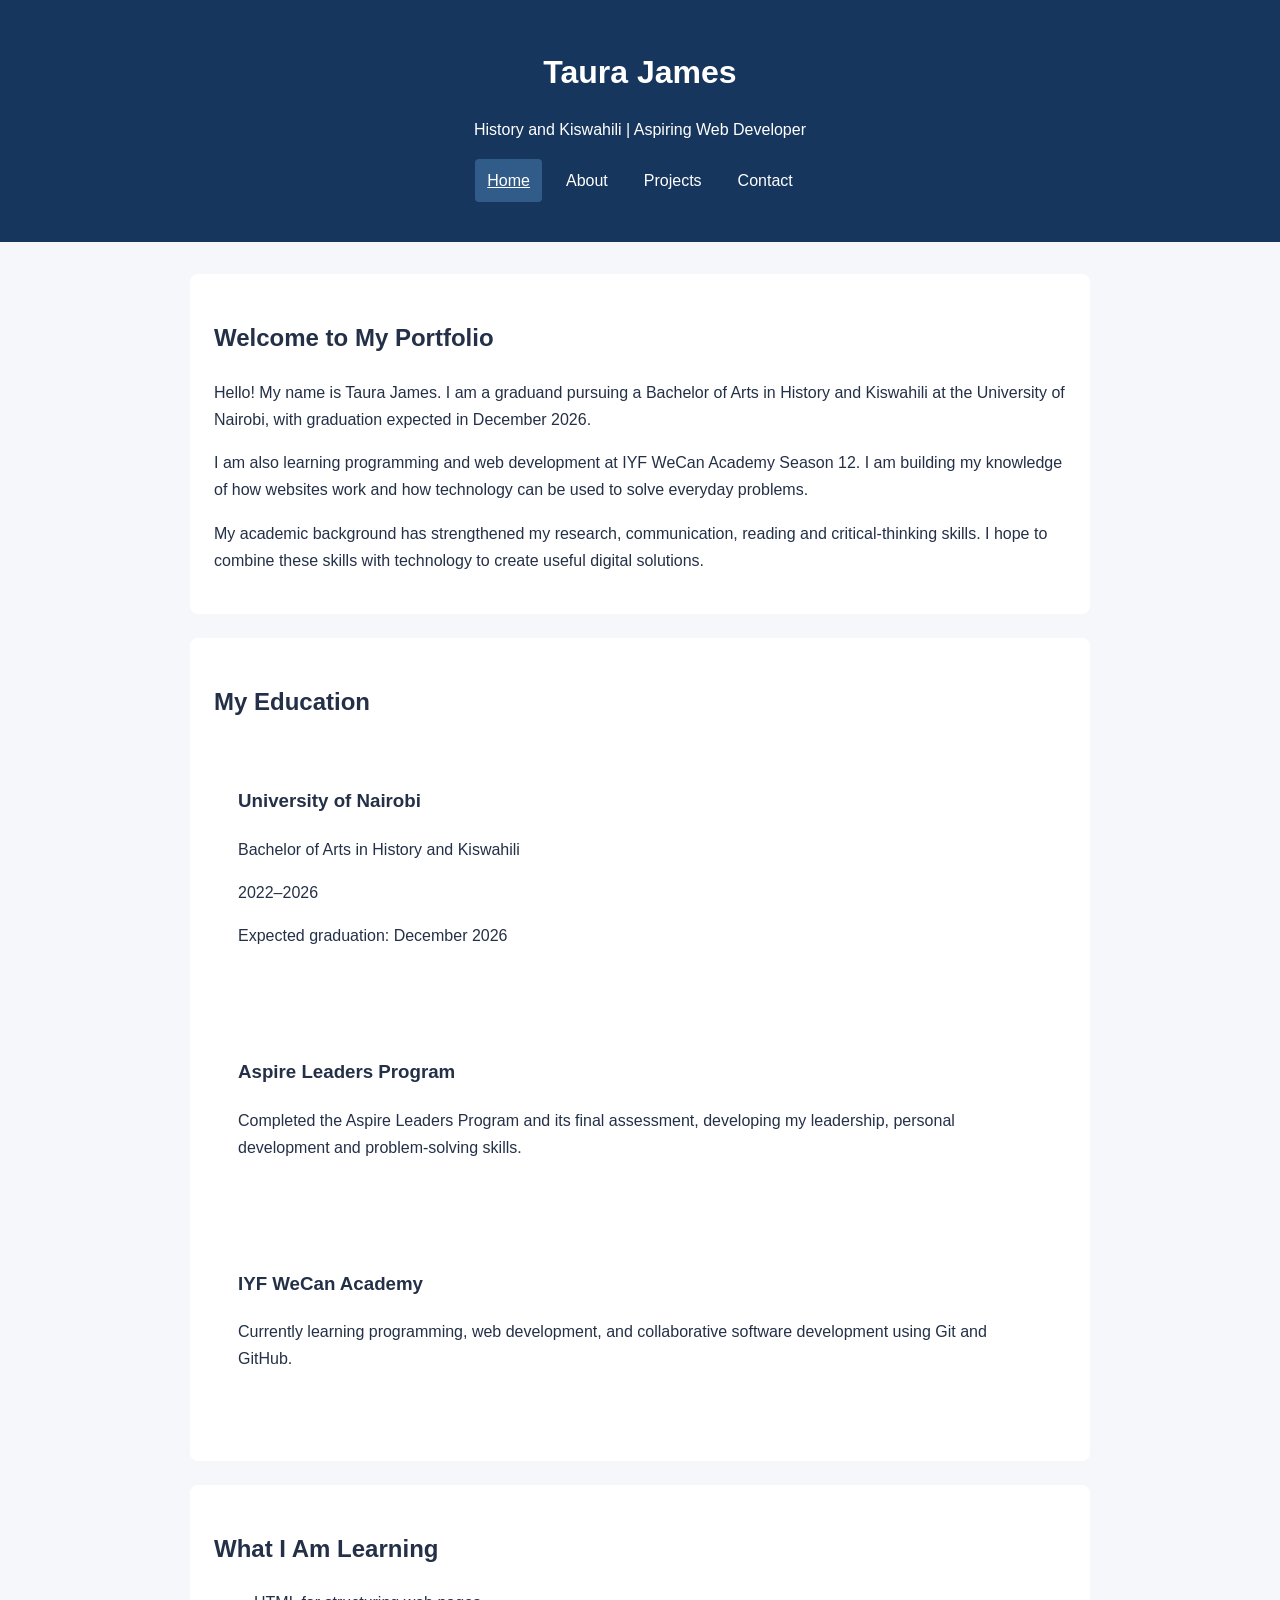
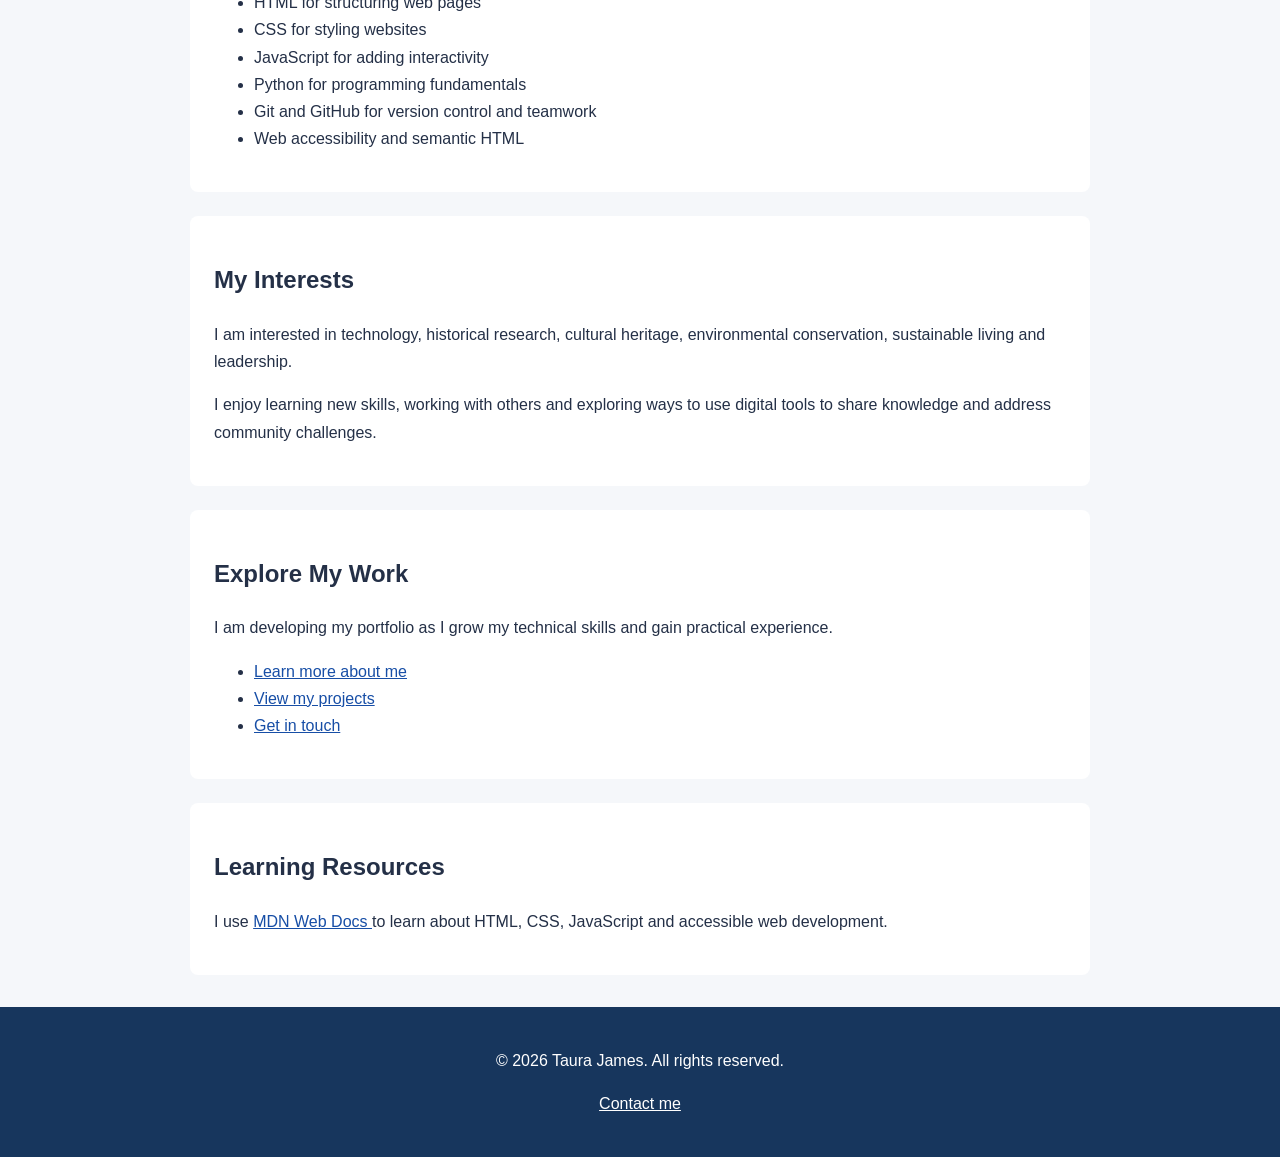
==== index.html @ 90ac735f "Add: Week 1 portfolio as the starting point" ====
<!DOCTYPE html>
<html lang="en">
<head>
    <meta charset="UTF-8">
    <meta name="viewport" content="width=device-width, initial-scale=1.0">
    <meta name="description" content="Welcome to Taura James's portfolio. Explore my education, skills, interests 
    and web development journey.">
    <title>Home | Taura James</title>
    <link rel="stylesheet" href="styles.css">
</head>

<body>
    <header>
        <h1>Taura James</h1>
        <p>History and Kiswahili | Aspiring Web Developer</p>

        <nav aria-label="Main navigation">
            <ul>
                <li><a href="index.html" aria-current="page">Home</a></li>
                <li><a href="about.html">About</a></li>
                <li><a href="projects.html">Projects</a></li>
                <li><a href="contact.html">Contact</a></li>
            </ul>
        </nav>
    </header>

    <main>
        <section aria-labelledby="welcome-heading">
            <h2 id="welcome-heading">Welcome to My Portfolio</h2>

            <p>
                Hello! My name is Taura James. I am a graduand pursuing a
                Bachelor of Arts in History and Kiswahili at the University
                of Nairobi, with graduation expected in December 2026.
            </p>

            <p>
                I am also learning programming and web development at
                IYF WeCan Academy Season 12. I am building my knowledge
                of how websites work and how technology can be used to
                solve everyday problems.
            </p>

            <p>
                My academic background has strengthened my research,
                communication, reading and critical-thinking skills.
                I hope to combine these skills with technology to create
                useful digital solutions.
            </p>
        </section>

        <section aria-labelledby="education-heading">
            <h2 id="education-heading">My Education</h2>

            <article>
                <h3>University of Nairobi</h3>
                <p>Bachelor of Arts in History and Kiswahili</p>
                <p>2022–2026</p>
                <p>Expected graduation: December 2026</p>
            </article>

            <article>
                <h3>Aspire Leaders Program</h3>
                <p>
                    Completed the Aspire Leaders Program and its final
                    assessment, developing my leadership, personal
                    development and problem-solving skills.
                </p>
            </article>

            <article>
                <h3>IYF WeCan Academy</h3>
                <p>
                    Currently learning programming, web development,
                    and collaborative software development using Git
                    and GitHub.
                </p>
            </article>
        </section>

        <section aria-labelledby="learning-heading">
            <h2 id="learning-heading">What I Am Learning</h2>

            <ul>
                <li>HTML for structuring web pages</li>
                <li>CSS for styling websites</li>
                <li>JavaScript for adding interactivity</li>
                <li>Python for programming fundamentals</li>
                <li>Git and GitHub for version control and teamwork</li>
                <li>Web accessibility and semantic HTML</li>
            </ul>
        </section>

        <section aria-labelledby="interests-heading">
            <h2 id="interests-heading">My Interests</h2>

            <p>
                I am interested in technology, historical research,
                cultural heritage, environmental conservation,
                sustainable living and leadership.
            </p>

            <p>
                I enjoy learning new skills, working with others
                and exploring ways to use digital tools to share
                knowledge and address community challenges.
            </p>
        </section>

        <section aria-labelledby="projects-heading">
            <h2 id="projects-heading">Explore My Work</h2>

            <p>
                I am developing my portfolio as I grow my technical
                skills and gain practical experience.
            </p>

            <ul>
                <li><a href="about.html">Learn more about me</a></li>
                <li><a href="projects.html">View my projects</a></li>
                <li><a href="contact.html">Get in touch</a></li>
            </ul>
        </section>

        <section aria-labelledby="resources-heading">
            <h2 id="resources-heading">Learning Resources</h2>

            <p>
                I use
                <a href="https://developer.mozilla.org/"
                   target="_blank"
                   rel="noopener noreferrer">
                    MDN Web Docs
                </a>
                to learn about HTML, CSS, JavaScript and accessible
                web development.
            </p>
        </section>
    </main>

    <footer>
        <p>&copy; 2026 Taura James. All rights reserved.</p>
        <p><a href="contact.html">Contact me</a></p>
    </footer>
</body>
</html>
---- styles.css ----
/* General page styling */
* {
    box-sizing: border-box;
}

body {
    margin: 0;
    font-family: Arial, Helvetica, sans-serif;
    line-height: 1.7;
    color: #243047;
    background-color: #f5f7fa;
}

/* Header and footer */
header,
footer {
    padding: 24px;
    text-align: center;
    background-color: #17365d;
    color: white;
}

header h1 {
    margin-bottom: 4px;
}

/* Navigation menu */
nav ul {
    display: flex;
    flex-wrap: wrap;
    justify-content: center;
    gap: 12px;
    padding: 0;
    list-style: none;
}

nav a {
    display: inline-block;
    padding: 8px 12px;
    color: white;
    text-decoration: none;
    border-radius: 4px;
}

nav a:hover,
nav a:focus-visible,
nav a[aria-current="page"] {
    background-color: #315b89;
    text-decoration: underline;
}

/* Main content */
main {
    width: min(900px, 92%);
    margin: 32px auto;
}

section,
article,
aside {
    margin-bottom: 24px;
    padding: 24px;
    background-color: white;
    border-radius: 8px;
}

/* Links */
a {
    color: #174ea6;
}

header a,
footer a {
    color: white;
}

/* Visible keyboard focus for accessibility */
a:focus-visible,
input:focus-visible,
select:focus-visible,
textarea:focus-visible,
button:focus-visible {
    outline: 3px solid #e09b00;
    outline-offset: 3px;
}

/* Responsive layout for small screens */
@media (max-width: 600px) {
    header,
    footer {
        padding: 16px;
    }

    main {
        width: 94%;
        margin: 16px auto;
    }

    section,
    article,
    aside {
        padding: 16px;
    }

    nav ul {
        gap: 6px;
    }
}
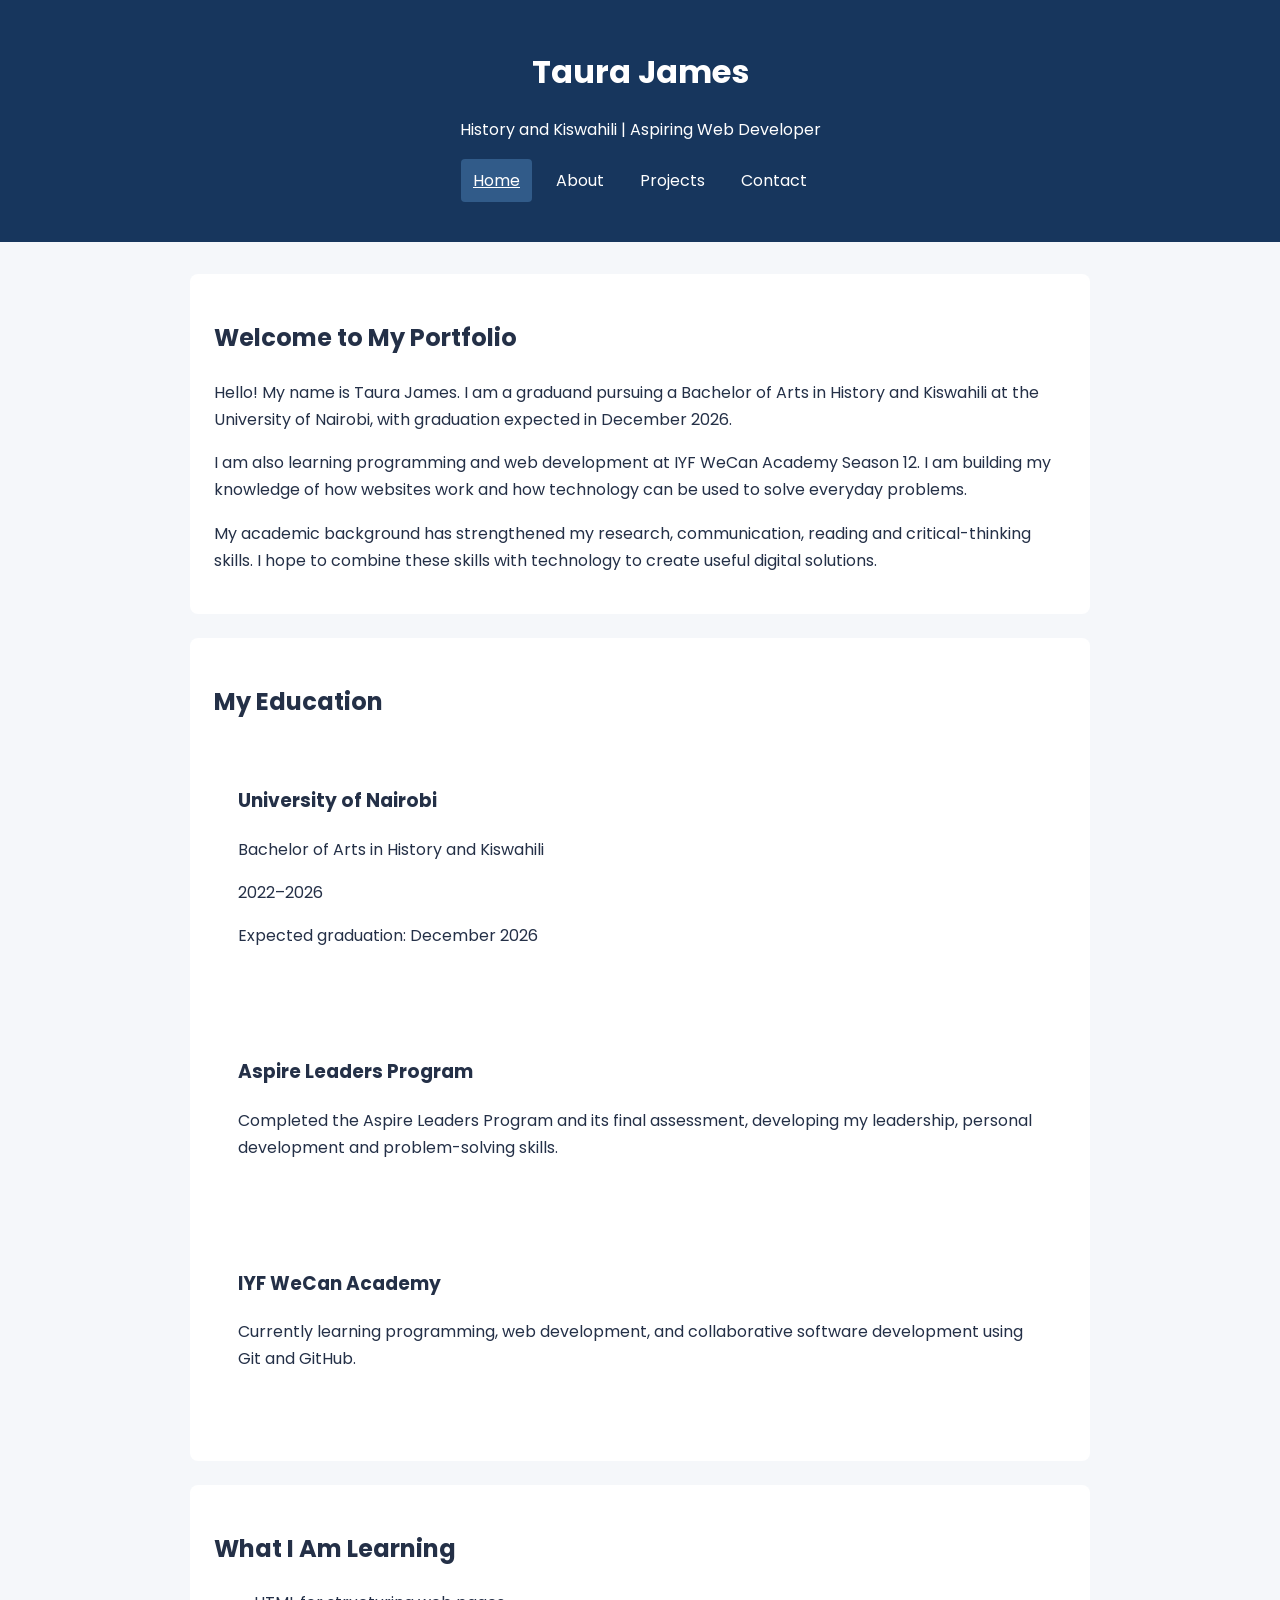
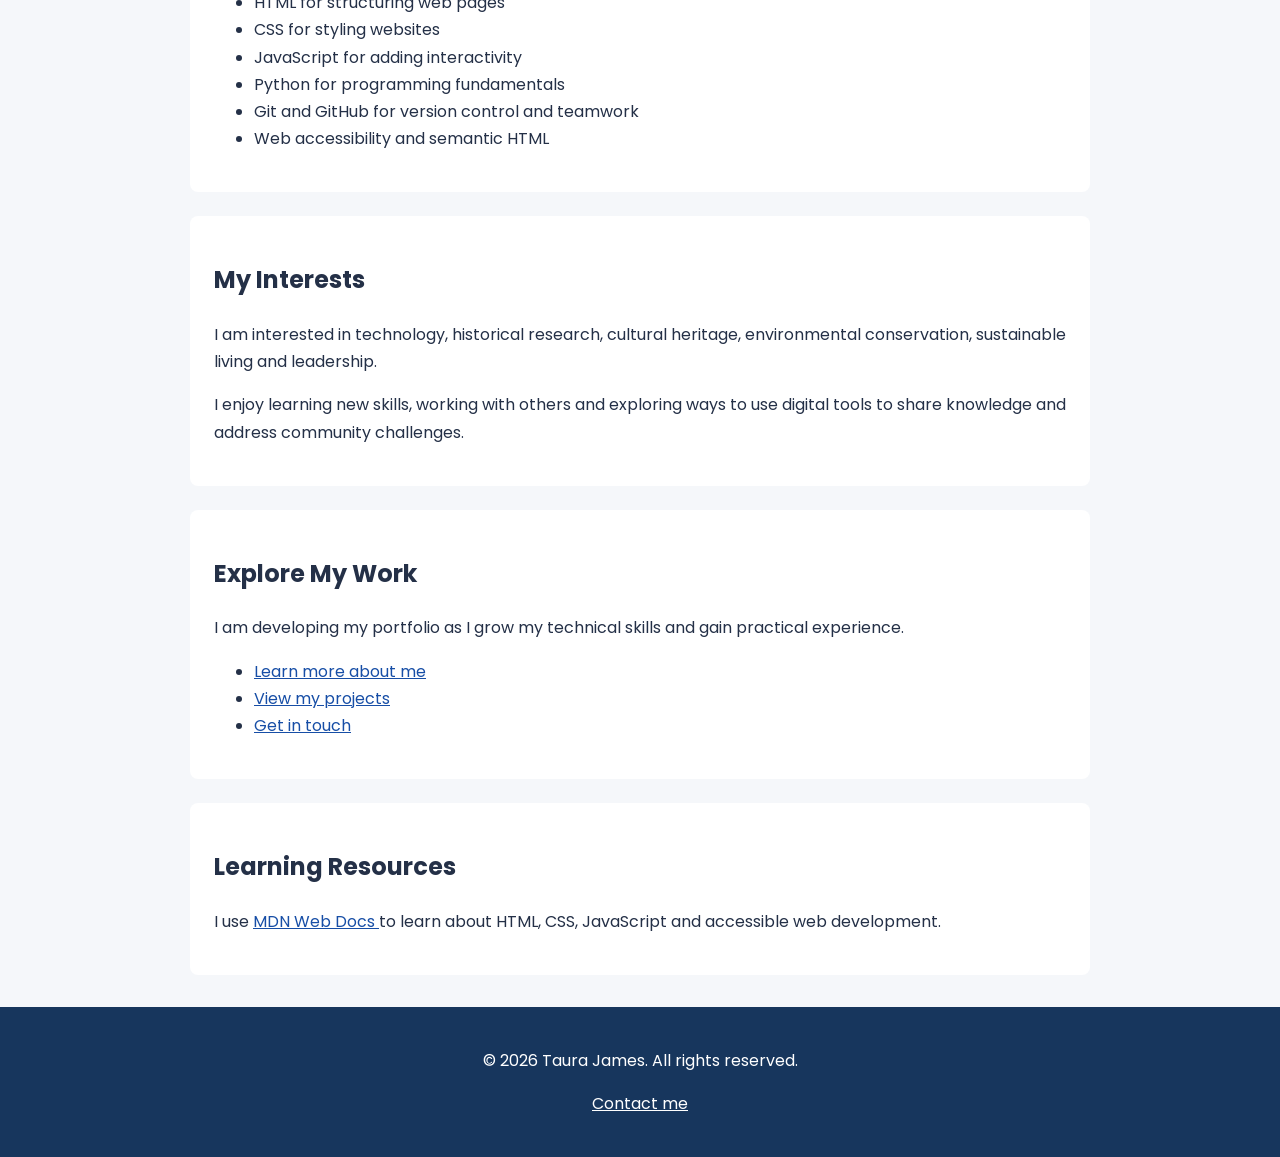
==== commit 4552c4d8: "Add: Google Fonts to portfolio pages" ====
--- a/index.html
+++ b/index.html
@@ -7,6 +7,8 @@
     <meta name="description" content="Welcome to Taura James's portfolio. Explore my education, skills, interests 
     and web development journey.">
     <title>Home | Taura James</title>
+    <link rel="preconnect" href="https://fonts.googleapis.com">
+<link href="https://fonts.googleapis.com/css2?family=Poppins:wght@400;500;700&display=swap" rel="stylesheet">
     <link rel="stylesheet" href="styles.css">
 </head>
 
--- a/styles.css
+++ b/styles.css
@@ -1,23 +1,33 @@
 
-/* General page styling */
+/* CSS variables */
+:root {
+    --color-primary: #17365d;
+    --color-secondary: #315b89;
+    --color-text: #243047;
+    --color-background: #f5f7fa;
+    --font-main: "Poppins", Arial, sans-serif;
+    --line-height: 1.7;
+}
+
+/* General page styling and reset */
 * {
     box-sizing: border-box;
 }
 
 body {
     margin: 0;
-    font-family: Arial, Helvetica, sans-serif;
-    line-height: 1.7;
-    color: #243047;
-    background-color: #f5f7fa;
+    font-family: var(--font-main);
+    line-height: var(--line-height);
+    color: var(--color-text);
+    background-color: var(--color-background);
 }
 
 /* Header and footer */
 header,
 footer {
-    padding: 24px;
+    padding: 16px;
     text-align: center;
-    background-color: #17365d;
+    background-color: var(--color-primary);
     color: white;
 }
 
@@ -25,12 +35,12 @@
     margin-bottom: 4px;
 }
 
-/* Navigation menu */
+/* Navigation using Flexbox */
 nav ul {
     display: flex;
     flex-wrap: wrap;
     justify-content: center;
-    gap: 12px;
+    gap: 6px;
     padding: 0;
     list-style: none;
 }
@@ -46,23 +56,39 @@
 nav a:hover,
 nav a:focus-visible,
 nav a[aria-current="page"] {
-    background-color: #315b89;
+    background-color: var(--color-secondary);
     text-decoration: underline;
 }
 
 /* Main content */
 main {
-    width: min(900px, 92%);
-    margin: 32px auto;
+    width: 94%;
+    max-width: 900px;
+    margin: 16px auto;
 }
 
+/* Content sections and cards */
 section,
 article,
 aside {
+    min-width: 0;
     margin-bottom: 24px;
-    padding: 24px;
+    padding: 16px;
     background-color: white;
     border-radius: 8px;
+}
+
+/* Box model practice example */
+.box-model-example {
+    margin: 24px 0;
+    padding: 24px;
+    border: 4px solid var(--color-secondary);
+    background-color: #eaf0f8;
+    border-radius: 8px;
+}
+
+.box-model-example p {
+    margin: 0;
 }
 
 /* Links */
@@ -75,7 +101,7 @@
     color: white;
 }
 
-/* Visible keyboard focus for accessibility */
+/* Visible keyboard focus */
 a:focus-visible,
 input:focus-visible,
 select:focus-visible,
@@ -85,25 +111,49 @@
     outline-offset: 3px;
 }
 
-/* Responsive layout for small screens */
-@media (max-width: 600px) {
+/* Responsive CSS Grid for projects: phones */
+.projects-grid {
+    display: grid;
+    grid-template-columns: minmax(0, 1fr);
+    gap: 24px;
+    align-items: stretch;
+}
+
+.projects-grid > section {
+    min-width: 0;
+    margin-bottom: 0;
+}
+
+/* Tablets: two equal columns */
+@media (min-width: 768px) {
     header,
     footer {
-        padding: 16px;
+        padding: 24px;
     }
 
     main {
-        width: 94%;
-        margin: 16px auto;
+        width: 92%;
+        margin: 32px auto;
     }
 
     section,
     article,
     aside {
-        padding: 16px;
+        padding: 24px;
     }
 
     nav ul {
-        gap: 6px;
+        gap: 12px;
+    }
+
+    .projects-grid {
+        grid-template-columns: repeat(2, minmax(0, 1fr));
     }
 }
+
+/* Desktops: three equal columns */
+@media (min-width: 1024px) {
+    .projects-grid {
+        grid-template-columns: repeat(3, minmax(0, 1fr));
+    }
+}
